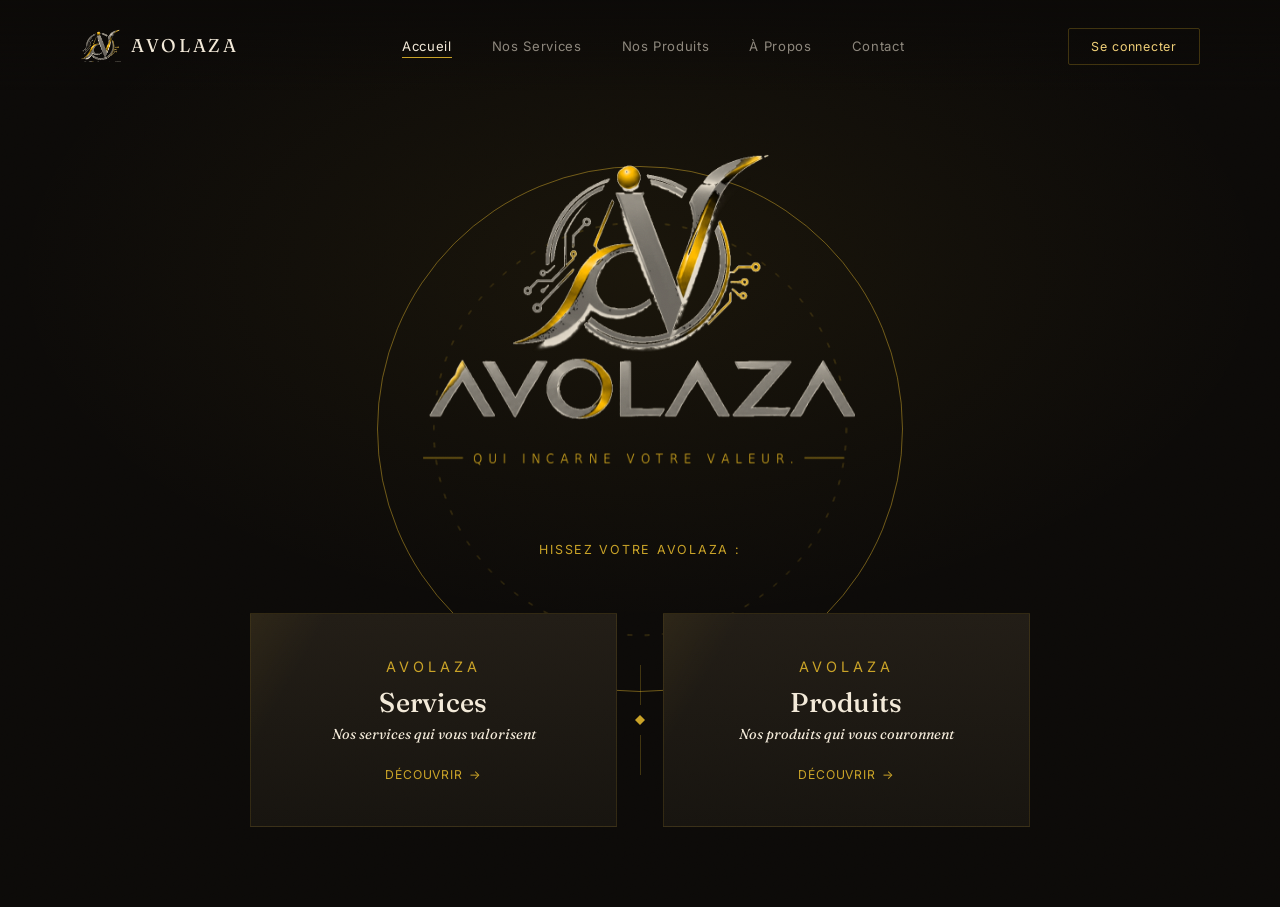
==== index.html @ 1d27ab46 "first commit" ====
<!DOCTYPE html>
<html lang="fr">
<head>
    <meta charset="UTF-8">
    <meta name="viewport" content="width=device-width, initial-scale=1.0">
    <title>AVOLAZA | Accueil</title>
    <link rel="stylesheet" href="style.css">
    <link rel="preconnect" href="https://fonts.googleapis.com">
    <link rel="preconnect" href="https://fonts.gstatic.com" crossorigin>
    <link href="https://fonts.googleapis.com/css2?family=Fraunces:ital,opsz,wght@0,9..144,300;0,9..144,400;0,9..144,600;1,9..144,400&family=Inter:wght@300;400;500;600&display=swap" rel="stylesheet">
</head>
<body>

    <div class="grain"></div>

    <nav class="navbar">
        <div class="nav-container">
            <a href="index.html" class="nav-logo">
                <img src="images/avolaza-emblem-light.png" alt="" class="logo-seal-img">
                AVOLAZA
            </a>
            <ul class="nav-menu">
                <li><a href="index.html" class="nav-link active">Accueil</a></li>
                <li><a href="pages/services.html" class="nav-link">Nos Services</a></li>
                <li><a href="pages/produits.html" class="nav-link">Nos Produits</a></li>
                <li><a href="pages/apropos.html" class="nav-link">À Propos</a></li>
                <li><a href="pages/contact.html" class="nav-link">Contact</a></li>
            </ul>
            <div class="nav-actions">
                <a href="#connexion" class="btn-signin">Se connecter</a>
            </div>
        </div>
    </nav>

    <main class="hero-avolaza">

        <div class="medallion" aria-hidden="true">
            <svg viewBox="0 0 480 480">
                <circle class="ring ring-outer" cx="240" cy="240" r="210" fill="none"/>
                <circle class="ring ring-inner" cx="240" cy="240" r="165" fill="none"/>
            </svg>
        </div>

        <div class="hero-center">
            <h1 class="sr-only">AVOLAZA — Qui incarne votre valeur.</h1>
            
            <img src="images/avolaza-logo-light.png" alt="AVOLAZA — Qui incarne votre valeur." class="hero-logo animate-in" style="--d:.15s">
            <p class="cta-text animate-in" style="--d:.5s">Hissez votre AVOLAZA :</p>
        </div>

        <div class="hero-sides">
            <a href="pages/services.html" class="side-card animate-in" style="--d:.65s">
                <p class="eyebrow">AVOLAZA</p>
                <h2 class="card-title">Services</h2>
                <span class="desc">Nos services qui vous valorisent</span>
                <span class="arrow">Découvrir <i>→</i></span>
            </a>

            <div class="divider animate-in" style="--d:.72s" aria-hidden="true">
                <span></span>
                <svg viewBox="0 0 20 20"><path d="M10 0 L20 10 L10 20 L0 10 Z"/></svg>
                <span></span>
            </div>

            <a href="pages/produits.html" class="side-card animate-in" style="--d:.8s">
                <p class="eyebrow">AVOLAZA</p>
                <h2 class="card-title">Produits</h2>
                <span class="desc">Nos produits qui vous couronnent</span>
                <span class="arrow">Découvrir <i>→</i></span>
            </a>
        </div>
    </main>

</body>
</html>
---- style.css ----
/* =========================================================
   AVOLAZA — token system
   Direction: sceau héraldique / joaillerie, pas de blobs IA
   ========================================================= */
:root {
    --noir: #0c0a08;
    --charcoal: #17140f;
    --charcoal-light: #221d16;
    --gold: #c9a227;
    --gold-bright: #f0d078;
    --cream: #f3ead9;
    --muted: rgba(243, 234, 217, 0.56);
    --line: rgba(201, 162, 39, 0.28);
    --line-soft: rgba(201, 162, 39, 0.14);

    --font-display: 'Fraunces', serif;
    --font-body: 'Inter', sans-serif;

    --ease: cubic-bezier(0.2, 0.8, 0.2, 1);
    --ease-bounce: cubic-bezier(0.34, 1.56, 0.64, 1);
}

* { margin: 0; padding: 0; box-sizing: border-box; }

body {
    background-color: var(--noir);
    color: var(--cream);
    font-family: var(--font-body);
    min-height: 100vh;
    overflow-x: hidden;
    position: relative;
}

/* subtle film-grain texture so the black doesn't feel flat/digital */
.grain {
    position: fixed;
    inset: 0;
    z-index: 5;
    pointer-events: none;
    opacity: 0.05;
    mix-blend-mode: overlay;
    background-image: url("data:image/svg+xml,%3Csvg xmlns='http://www.w3.org/2000/svg' width='120' height='120'%3E%3Cfilter id='n'%3E%3CfeTurbulence type='fractalNoise' baseFrequency='0.9' numOctaves='2' stitchTiles='stitch'/%3E%3C/filter%3E%3Crect width='100%25' height='100%25' filter='url(%23n)'/%3E%3C/svg%3E");
}

a { text-decoration: none; color: inherit; }

/* =========================================================
   NAVBAR
   ========================================================= */
.navbar {
    position: fixed;
    top: 0;
    left: 0;
    right: 0;
    z-index: 20;
    background: linear-gradient(to bottom, rgba(12,10,8,0.9), transparent);
    animation: fadeIn 0.8s var(--ease) both;
}

.nav-container {
    max-width: 1200px;
    margin: 0 auto;
    padding: 28px 40px;
    display: flex;
    align-items: center;
    justify-content: space-between;
}

.nav-logo {
    display: flex;
    align-items: center;
    gap: 10px;
    font-family: var(--font-display);
    font-size: 1.15rem;
    letter-spacing: 0.14em;
    color: var(--cream);
}

.logo-seal { width: 22px; height: 22px; color: var(--gold); }

.logo-seal-img {
    height: 34px;
    width: auto;
    display: block;
}

.sr-only {
    position: absolute;
    width: 1px;
    height: 1px;
    padding: 0;
    margin: -1px;
    overflow: hidden;
    clip: rect(0, 0, 0, 0);
    white-space: nowrap;
    border: 0;
}

.hero-logo {
    display: block;
    width: 100%;
    max-width: 460px;
    height: auto;
    margin: 0 auto;
}

.nav-menu {
    list-style: none;
    display: flex;
    gap: 40px;
}

.nav-link {
    position: relative;
    font-size: 0.82rem;
    letter-spacing: 0.05em;
    color: var(--muted);
    transition: color 0.3s var(--ease);
    padding-bottom: 4px;
}

.nav-link::after {
    content: '';
    position: absolute;
    left: 0;
    bottom: 0;
    width: 0;
    height: 1px;
    background: var(--gold);
    transition: width 0.35s var(--ease);
}

.nav-link:hover,
.nav-link.active { color: var(--cream); }
.nav-link:hover::after,
.nav-link.active::after { width: 100%; }

.btn-signin {
    font-size: 0.78rem;
    letter-spacing: 0.06em;
    padding: 10px 22px;
    border: 1px solid var(--line);
    border-radius: 2px;
    color: var(--gold-bright);
    transition: all 0.35s var(--ease);
}

.btn-signin:hover {
    border-color: var(--gold);
    background: rgba(201, 162, 39, 0.08);
    box-shadow: 0 0 24px rgba(201, 162, 39, 0.15);
}

/* =========================================================
   HERO
   ========================================================= */
.hero-avolaza {
    min-height: 100vh;
    display: flex;
    flex-direction: column;
    align-items: center;
    justify-content: center;
    position: relative;
    padding: 140px 24px 80px;
    text-align: center;
    background:
        radial-gradient(ellipse 900px 500px at 50% 30%, rgba(201,162,39,0.07), transparent 70%),
        var(--noir);
}

/* engraved medallion behind the wordmark — the signature element */
.medallion {
    position: absolute;
    top: 50%;
    left: 50%;
    width: min(600px, 90vw);
    height: min(600px, 90vw);
    transform: translate(-50%, -54%);
    z-index: 0;
    pointer-events: none;
}

.medallion svg { width: 100%; height: 100%; }

.ring {
    stroke: var(--gold);
    stroke-width: 0.75;
    opacity: 0.55;
}

.ring-outer {
    stroke-dasharray: 1319.5;
    stroke-dashoffset: 1319.5;
    animation: drawRing 1.8s var(--ease) 0.1s forwards;
}

.ring-inner {
    stroke-dasharray: 4 10;
    stroke-dashoffset: 1036.7;
    animation: drawRing 1.6s var(--ease) 0.4s forwards;
    opacity: 0;
    animation: fadeRing 1s var(--ease) 0.9s forwards;
}

@keyframes drawRing {
    to { stroke-dashoffset: 0; }
}
@keyframes fadeRing {
    to { opacity: 0.4; }
}

.hero-center { position: relative; z-index: 1; margin-bottom: 56px; }

.eyebrow {
    font-size: 0.90rem;
    letter-spacing: 0.28em;
    text-transform: uppercase;
    color: var(--gold);
    margin-bottom: 18px;
}

.wordmark {
    font-family: var(--font-display);
    font-weight: 600;
    font-size: clamp(3.2rem, 9vw, 6.4rem);
    letter-spacing: 0.06em;
    line-height: 1;
    background: linear-gradient(100deg, var(--cream) 30%, var(--gold-bright) 48%, var(--cream) 65%);
    background-size: 240% 100%;
    background-position: 100% 0;
    -webkit-background-clip: text;
    background-clip: text;
    color: transparent;
    animation: shimmerIn 1.4s var(--ease-bounce) forwards;
}

@keyframes shimmerIn {
    0% { background-position: 160% 0; }
    100% { background-position: 0% 0; }
}

.tagline {
    font-family: var(--font-display);
    font-style: italic;
    font-weight: 400;
    font-size: clamp(1.1rem, 2vw, 1.4rem);
    color: var(--muted);
    margin-top: 20px;
}

.cta-text {
    font-size: 0.78rem;
    letter-spacing: 0.14em;
    text-transform: uppercase;
    color: var(--gold);
    margin-top: 64px;
}

/* entrance choreography — shared by all .animate-in elements */
.animate-in {
    opacity: 0;
    transform: translateY(16px);
    animation: riseIn 0.9s var(--ease) forwards;
    animation-delay: var(--d, 0s);
}

@keyframes riseIn {
    to { opacity: 1; transform: translateY(0); }
}

/* =========================================================
   SIDE CARDS — engraved plaques
   ========================================================= */
.hero-sides {
    position: relative;
    z-index: 1;
    display: flex;
    align-items: stretch;
    gap: 0;
    max-width: 780px;
    width: 100%;
}

.side-card {
    flex: 1;
    display: flex;
    flex-direction: column;
    align-items: center;
    gap: 6px;
    padding: 44px 32px;
    background: linear-gradient(180deg, var(--charcoal-light), var(--charcoal));
    border: 1px solid var(--line-soft);
    position: relative;
    overflow: hidden;
    transition: border-color 0.4s var(--ease), transform 0.4s var(--ease), box-shadow 0.4s var(--ease);
}

.side-card::before {
    content: '';
    position: absolute;
    inset: 0;
    background: linear-gradient(120deg, transparent 30%, rgba(201,162,39,0.16) 50%, transparent 70%);
    background-size: 220% 100%;
    background-position: 130% 0;
    transition: background-position 0.7s var(--ease);
    pointer-events: none;
}

.side-card:hover {
    border-color: var(--line);
    transform: translateY(-4px);
    box-shadow: 0 20px 40px rgba(0,0,0,0.4);
}

.side-card:hover::before { background-position: -30% 0; }

.side-card .eyebrow { margin-bottom: 4px; }

.side-card .card-title {
    font-family: var(--font-display);
    font-weight: 500;
    font-size: 1.7rem;
    color: var(--cream);
    letter-spacing: 0.01em;
}

.side-card .desc {
    font-size: 0.9rem;
    color: var(--cream);
    font-style: italic;
    font-family: var(--font-display);
}

.side-card .arrow {
    margin-top: 18px;
    font-size: 0.76rem;
    letter-spacing: 0.08em;
    text-transform: uppercase;
    color: var(--gold);
    display: inline-flex;
    align-items: center;
    gap: 6px;
}

.side-card .arrow i {
    font-style: normal;
    transition: transform 0.35s var(--ease);
    display: inline-block;
}

.side-card:hover .arrow i { transform: translateX(5px); }

/* divider between the two plaques */
.divider {
    display: flex;
    flex-direction: column;
    align-items: center;
    justify-content: center;
    gap: 10px;
    padding: 0 18px;
}

.divider span {
    width: 1px;
    height: 40px;
    background: var(--line);
}

.divider svg {
    width: 10px;
    height: 10px;
    fill: var(--gold);
}

/* =========================================================
   RESPONSIVE
   ========================================================= */
@media (max-width: 780px) {
    .nav-menu { display: none; }
    .hero-sides { flex-direction: column; }
    .divider { flex-direction: row; padding: 10px 0; }
    .divider span { width: 40px; height: 1px; }
}

@keyframes fadeIn {
    from { opacity: 0; } to { opacity: 1; }
}

/* =========================================================
   ACCESSIBILITY
   ========================================================= */
.nav-link:focus-visible,
.btn-signin:focus-visible,
.side-card:focus-visible {
    outline: 2px solid var(--gold-bright);
    outline-offset: 3px;
}

@media (prefers-reduced-motion: reduce) {
    *, *::before, *::after {
        animation-duration: 0.01ms !important;
        animation-iteration-count: 1 !important;
        transition-duration: 0.01ms !important;
    }
    .wordmark { background-position: 0% 0; }
    .ring-outer, .ring-inner { stroke-dashoffset: 0; opacity: 0.4; }
}

/* =========================================================
   SERVICES PAGE — cabinet de sceaux
   ========================================================= */
.services-page {
    min-height: 100vh;
    padding: 160px 24px 100px;
    background:
        radial-gradient(ellipse 900px 500px at 50% 0%, rgba(201,162,39,0.06), transparent 70%),
        var(--noir);
}

.page-head {
    max-width: 640px;
    margin: 0 auto 72px;
    text-align: center;
}

.page-head .eyebrow { margin-bottom: 14px; }

.page-title {
    font-family: var(--font-display);
    font-weight: 600;
    font-size: clamp(2.2rem, 5vw, 3.2rem);
    color: var(--cream);
    letter-spacing: 0.02em;
}

.page-intro {
    font-family: var(--font-display);
    font-style: italic;
    font-size: 1.05rem;
    color: var(--muted);
    margin-top: 20px;
    line-height: 1.6;
}

.service-grid {
    max-width: 980px;
    margin: 0 auto;
    display: grid;
    grid-template-columns: 1fr 1fr;
    gap: 20px;
}

.service-plaque {
    background: linear-gradient(180deg, var(--charcoal-light), var(--charcoal));
    border: 1px solid var(--line-soft);
    border-radius: 2px;
    transition: border-color 0.4s var(--ease), transform 0.4s var(--ease), box-shadow 0.4s var(--ease);
}

.service-plaque:hover {
    border-color: var(--line);
    box-shadow: 0 16px 32px rgba(0,0,0,0.35);
}

.service-plaque[open] {
    border-color: var(--line);
    grid-column: 1 / -1;
}

.service-plaque summary {
    display: flex;
    align-items: center;
    gap: 20px;
    padding: 28px 30px;
    cursor: pointer;
    list-style: none;
}

.service-plaque summary::-webkit-details-marker { display: none; }
.service-plaque summary::marker { content: ''; }

.service-plaque summary:focus-visible {
    outline: 2px solid var(--gold-bright);
    outline-offset: 4px;
}

.service-seal {
    flex-shrink: 0;
    width: 44px;
    height: 44px;
    border: 1px solid var(--line);
    border-radius: 50%;
    display: flex;
    align-items: center;
    justify-content: center;
    font-family: var(--font-display);
    font-style: italic;
    font-weight: 500;
    font-size: 1.15rem;
    color: var(--gold-bright);
    transition: background 0.4s var(--ease), border-color 0.4s var(--ease);
}

.service-plaque[open] .service-seal {
    background: rgba(201, 162, 39, 0.1);
    border-color: var(--gold);
}

.service-heading { flex: 1; min-width: 0; }

.service-name {
    display: block;
    font-family: var(--font-display);
    font-weight: 500;
    font-size: 1.3rem;
    color: var(--cream);
}

.service-tag {
    display: block;
    font-size: 0.82rem;
    color: var(--muted);
    margin-top: 4px;
}

.service-toggle {
    flex-shrink: 0;
    width: 10px;
    height: 10px;
    background: var(--gold);
    transform: rotate(45deg);
    transition: transform 0.45s var(--ease), background 0.45s var(--ease);
}

.service-plaque[open] .service-toggle {
    transform: rotate(135deg);
    background: var(--gold-bright);
}

.service-body {
    padding: 4px 30px 34px 94px;
}

.service-plaque[open] .service-body {
    animation: riseIn 0.5s var(--ease) both;
}

.service-list {
    list-style: none;
    display: flex;
    flex-direction: column;
    gap: 14px;
    border-top: 1px solid var(--line-soft);
    padding-top: 20px;
}

.service-list li {
    display: flex;
    align-items: center;
    font-size: 0.95rem;
    color: var(--cream);
}

.service-list li::before {
    content: '';
    width: 6px;
    height: 6px;
    margin-right: 16px;
    background: var(--gold);
    transform: rotate(45deg);
    flex-shrink: 0;
}

@media (max-width: 780px) {
    .service-grid { grid-template-columns: 1fr; }
    .service-plaque[open] { grid-column: auto; }
    .service-plaque summary { padding: 22px 20px; gap: 14px; }
    .service-body { padding: 4px 20px 28px 20px; }
}

/* =========================================================
   PRODUCTS PAGE — vitrine
   ========================================================= */
.products-page {
    min-height: 100vh;
    padding: 160px 24px 100px;
    background:
        radial-gradient(ellipse 900px 500px at 50% 0%, rgba(201,162,39,0.06), transparent 70%),
        var(--noir);
}

.product-grid {
    max-width: 1040px;
    margin: 0 auto;
    display: grid;
    grid-template-columns: repeat(4, 1fr);
    gap: 18px;
}

.product-plaque {
    background: linear-gradient(180deg, var(--charcoal-light), var(--charcoal));
    border: 1px solid var(--line-soft);
    border-radius: 2px;
    padding: 20px 18px 22px;
    display: flex;
    flex-direction: column;
    align-items: center;
    text-align: center;
    transition: border-color 0.4s var(--ease), transform 0.4s var(--ease), box-shadow 0.4s var(--ease);
}

.product-plaque:hover {
    border-color: var(--line);
    transform: translateY(-4px);
    box-shadow: 0 20px 40px rgba(0,0,0,0.4);
}

.product-photo {
    position: relative;
    width: 100%;
    aspect-ratio: 3 / 4;
    border: 1px solid var(--line-soft);
    background: var(--charcoal);
    margin-bottom: 16px;
    overflow: hidden;
}

.product-photo::before,
.product-photo::after {
    content: '';
    position: absolute;
    width: 12px;
    height: 12px;
    border: 1px solid var(--gold);
    opacity: 0.6;
}
.product-photo::before { top: 6px; left: 6px; border-right: none; border-bottom: none; }
.product-photo::after { bottom: 6px; right: 6px; border-left: none; border-top: none; }

.product-photo img {
    width: 100%;
    height: 100%;
    object-fit: cover;
    display: block;
}

/* graceful placeholder shown until the real photo is dropped in via onerror */
.product-photo.photo-missing {
    display: flex;
    align-items: center;
    justify-content: center;
}

.product-photo.photo-missing::after {
    content: none;
}

.product-photo.photo-missing .photo-placeholder-label {
    display: block;
    font-size: 0.66rem;
    letter-spacing: 0.1em;
    text-transform: uppercase;
    color: var(--muted);
}

.product-photo .photo-placeholder-label { display: none; }

.product-name {
    font-family: var(--font-display);
    font-weight: 500;
    font-size: 1.05rem;
    color: var(--cream);
}

.product-desc {
    font-family: var(--font-display);
    font-style: italic;
    font-size: 0.8rem;
    color: var(--muted);
    margin-top: 6px;
    line-height: 1.45;
}

.btn-order {
    margin-top: 16px;
    font-size: 0.68rem;
    letter-spacing: 0.06em;
    text-transform: uppercase;
    padding: 10px 18px;
    border: 1px solid var(--gold);
    border-radius: 2px;
    color: var(--noir);
    background: var(--gold);
    transition: all 0.35s var(--ease);
}

.btn-order:hover {
    background: var(--gold-bright);
    border-color: var(--gold-bright);
    box-shadow: 0 0 24px rgba(201, 162, 39, 0.3);
}

.btn-order:focus-visible {
    outline: 2px solid var(--gold-bright);
    outline-offset: 3px;
}

@media (max-width: 900px) {
    .product-grid { grid-template-columns: 1fr 1fr; }
}

@media (max-width: 480px) {
    .product-grid { grid-template-columns: 1fr; max-width: 340px; }
}

/* =========================================================
   CONTACT PAGE
   ========================================================= */
.contact-page {
    min-height: 100vh;
    padding: 160px 24px 100px;
    background:
        radial-gradient(ellipse 900px 500px at 50% 0%, rgba(201,162,39,0.06), transparent 70%),
        var(--noir);
}

.contact-layout {
    max-width: 980px;
    margin: 0 auto;
    display: grid;
    grid-template-columns: 0.85fr 1.15fr;
    gap: 24px;
    align-items: stretch;
}

.contact-plaque {
    background: linear-gradient(180deg, var(--charcoal-light), var(--charcoal));
    border: 1px solid var(--line-soft);
    border-radius: 2px;
    padding: 40px 34px;
}

.contact-info h2,
.contact-form h2 {
    font-family: var(--font-display);
    font-weight: 500;
    font-size: 1.35rem;
    color: var(--cream);
    margin-bottom: 26px;
}

.contact-list {
    list-style: none;
    display: flex;
    flex-direction: column;
    gap: 22px;
}

.contact-list li {
    display: flex;
    flex-direction: column;
    gap: 4px;
}

.contact-label {
    font-size: 0.72rem;
    letter-spacing: 0.12em;
    text-transform: uppercase;
    color: var(--gold);
}

.contact-value {
    font-size: 0.95rem;
    color: var(--cream);
    line-height: 1.5;
}

.contact-value a { transition: color 0.3s var(--ease); }
.contact-value a:hover { color: var(--gold-bright); }

.contact-divider {
    border: none;
    border-top: 1px solid var(--line-soft);
    margin: 28px 0;
}

.contact-social {
    display: flex;
    gap: 16px;
}

.contact-social a {
    font-size: 0.78rem;
    letter-spacing: 0.05em;
    color: var(--muted);
    border-bottom: 1px solid transparent;
    transition: color 0.3s var(--ease), border-color 0.3s var(--ease);
}

.contact-social a:hover {
    color: var(--gold-bright);
    border-color: var(--gold);
}

.form-field {
    display: flex;
    flex-direction: column;
    gap: 8px;
    margin-bottom: 22px;
}

.form-field label {
    font-size: 0.72rem;
    letter-spacing: 0.12em;
    text-transform: uppercase;
    color: var(--gold);
}

.form-field input,
.form-field select,
.form-field textarea {
    font-family: var(--font-body);
    font-size: 0.95rem;
    color: var(--cream);
    background: var(--charcoal);
    border: 1px solid var(--line-soft);
    border-radius: 2px;
    padding: 13px 16px;
    transition: border-color 0.3s var(--ease), box-shadow 0.3s var(--ease);
}

.form-field textarea {
    resize: vertical;
    min-height: 120px;
}

.form-field input:focus,
.form-field select:focus,
.form-field textarea:focus {
    outline: none;
    border-color: var(--gold);
    box-shadow: 0 0 0 3px rgba(201, 162, 39, 0.12);
}

.form-field select {
    appearance: none;
    background-image: url("data:image/svg+xml,%3Csvg xmlns='http://www.w3.org/2000/svg' viewBox='0 0 20 20' fill='none'%3E%3Cpath d='M5 8l5 5 5-5' stroke='%23c9a227' stroke-width='1.4' stroke-linecap='round' stroke-linejoin='round'/%3E%3C/svg%3E");
    background-repeat: no-repeat;
    background-position: right 16px center;
    padding-right: 40px;
}

.form-row {
    display: grid;
    grid-template-columns: 1fr 1fr;
    gap: 20px;
}

.type-toggle {
    display: flex;
    gap: 10px;
}

.type-toggle-btn {
    flex: 1;
    font-family: var(--font-body);
    font-size: 0.85rem;
    color: var(--muted);
    background: var(--charcoal);
    border: 1px solid var(--line-soft);
    border-radius: 2px;
    padding: 12px 16px;
    cursor: pointer;
    transition: all 0.3s var(--ease);
}

.type-toggle-btn:hover {
    border-color: var(--line);
    color: var(--cream);
}

.type-toggle-btn.active {
    background: rgba(201, 162, 39, 0.12);
    border-color: var(--gold);
    color: var(--gold-bright);
}

.type-toggle-btn:focus-visible {
    outline: 2px solid var(--gold-bright);
    outline-offset: 2px;
}

.btn-submit {
    width: 100%;
    font-size: 0.78rem;
    letter-spacing: 0.08em;
    text-transform: uppercase;
    padding: 15px 30px;
    border: 1px solid var(--gold);
    border-radius: 2px;
    color: var(--noir);
    background: var(--gold);
    cursor: pointer;
    transition: all 0.35s var(--ease);
}

.btn-submit:hover {
    background: var(--gold-bright);
    border-color: var(--gold-bright);
    box-shadow: 0 0 24px rgba(201, 162, 39, 0.3);
}

.btn-submit:focus-visible {
    outline: 2px solid var(--gold-bright);
    outline-offset: 3px;
}

@media (max-width: 780px) {
    .contact-layout { grid-template-columns: 1fr; }
    .form-row { grid-template-columns: 1fr; }
}

/* =========================================================
   A PROPOS PAGE
   ========================================================= */
.apropos-page {
    min-height: 100vh;
    padding: 160px 24px 100px;
    background:
        radial-gradient(ellipse 900px 500px at 50% 0%, rgba(201,162,39,0.06), transparent 70%),
        var(--noir);
}

.story-plaque {
    max-width: 720px;
    margin: 0 auto 64px;
    background: linear-gradient(180deg, var(--charcoal-light), var(--charcoal));
    border: 1px solid var(--line-soft);
    border-radius: 2px;
    padding: 44px 46px;
    text-align: center;
}

.story-plaque p {
    font-family: var(--font-display);
    font-style: italic;
    font-size: 1.05rem;
    color: var(--muted);
    line-height: 1.7;
}

.story-plaque p + p { margin-top: 18px; }

.stats-row {
    max-width: 780px;
    margin: 0 auto 64px;
    display: grid;
    grid-template-columns: repeat(4, 1fr);
    gap: 18px;
    text-align: center;
}

.stat-figure {
    font-family: var(--font-display);
    font-weight: 600;
    font-size: 2rem;
    color: var(--gold-bright);
}

.stat-label {
    font-size: 0.72rem;
    letter-spacing: 0.1em;
    text-transform: uppercase;
    color: var(--muted);
    margin-top: 6px;
}

.values-grid {
    max-width: 980px;
    margin: 0 auto;
    display: grid;
    grid-template-columns: repeat(3, 1fr);
    gap: 20px;
}

.value-plaque {
    background: linear-gradient(180deg, var(--charcoal-light), var(--charcoal));
    border: 1px solid var(--line-soft);
    border-radius: 2px;
    padding: 30px 26px;
    text-align: center;
    transition: border-color 0.4s var(--ease), transform 0.4s var(--ease);
}

.value-plaque:hover {
    border-color: var(--line);
    transform: translateY(-4px);
}

.value-seal {
    width: 40px;
    height: 40px;
    margin: 0 auto 16px;
    border: 1px solid var(--line);
    border-radius: 50%;
    display: flex;
    align-items: center;
    justify-content: center;
}

.value-seal span {
    width: 8px;
    height: 8px;
    background: var(--gold);
    transform: rotate(45deg);
}

.value-title {
    font-family: var(--font-display);
    font-weight: 500;
    font-size: 1.1rem;
    color: var(--cream);
    margin-bottom: 8px;
}

.value-desc {
    font-size: 0.85rem;
    color: var(--muted);
    line-height: 1.55;
}

@media (max-width: 780px) {
    .stats-row { grid-template-columns: 1fr 1fr; }
    .values-grid { grid-template-columns: 1fr; }
    .story-plaque { padding: 32px 26px; }
}
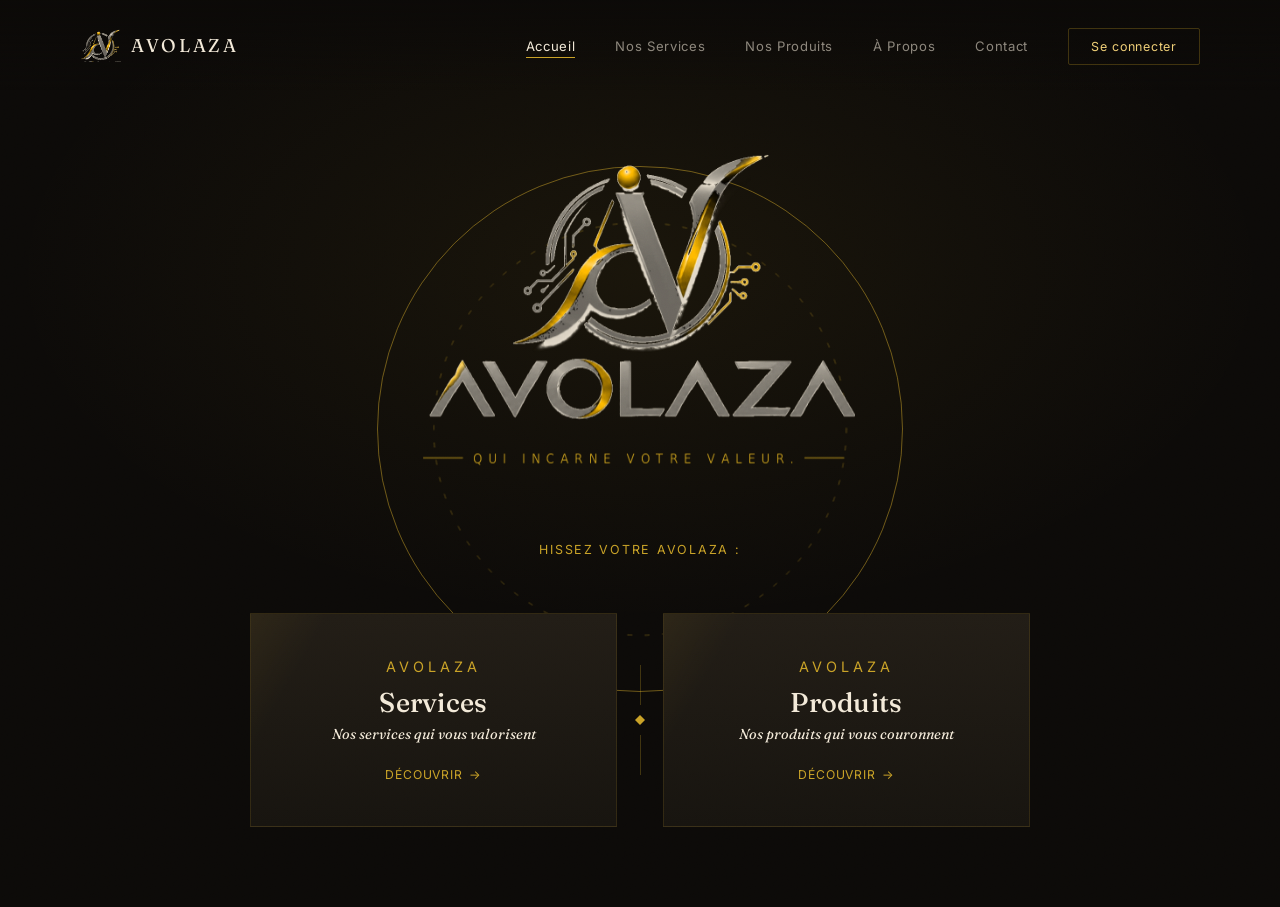
==== commit 53448f9d: "fix bug 405" ====
--- a/index.html
+++ b/index.html
@@ -19,18 +19,24 @@
                 <img src="images/avolaza-emblem-light.png" alt="" class="logo-seal-img">
                 AVOLAZA
             </a>
-            <ul class="nav-menu">
-                <li><a href="index.html" class="nav-link active">Accueil</a></li>
-                <li><a href="pages/services.html" class="nav-link">Nos Services</a></li>
-                <li><a href="pages/produits.html" class="nav-link">Nos Produits</a></li>
-                <li><a href="pages/apropos.html" class="nav-link">À Propos</a></li>
-                <li><a href="pages/contact.html" class="nav-link">Contact</a></li>
-            </ul>
-            <div class="nav-actions">
-                <a href="#connexion" class="btn-signin">Se connecter</a>
+            <button class="nav-toggle" aria-label="Ouvrir le menu" aria-expanded="false">
+                <span></span><span></span><span></span>
+            </button>
+            <div class="nav-menu-wrapper">
+                <ul class="nav-menu">
+                    <li><a href="index.html" class="nav-link active">Accueil</a></li>
+                    <li><a href="pages/services.html" class="nav-link">Nos Services</a></li>
+                    <li><a href="pages/produits.html" class="nav-link">Nos Produits</a></li>
+                    <li><a href="pages/apropos.html" class="nav-link">À Propos</a></li>
+                    <li><a href="pages/contact.html" class="nav-link">Contact</a></li>
+                </ul>
+                <div class="nav-actions">
+                    <a href="#connexion" class="btn-signin">Se connecter</a>
+                </div>
             </div>
         </div>
     </nav>
+    <div class="nav-overlay"></div>
 
     <main class="hero-avolaza">
 
@@ -71,5 +77,6 @@
         </div>
     </main>
 
+    <script src="js/nav.js"></script>
 </body>
 </html>
--- a/style.css
+++ b/style.css
@@ -66,6 +66,65 @@
     justify-content: space-between;
 }
 
+/* wraps the nav links + sign-in button so both can slide together on mobile */
+.nav-menu-wrapper {
+    display: flex;
+    align-items: center;
+    gap: 40px;
+}
+
+/* hamburger — hidden on desktop, shown only under the mobile breakpoint */
+.nav-toggle {
+    display: none;
+    flex-direction: column;
+    justify-content: center;
+    align-items: center;
+    gap: 5px;
+    width: 32px;
+    height: 32px;
+    padding: 0;
+    background: none;
+    border: none;
+    cursor: pointer;
+    z-index: 30;
+    position: relative;
+}
+
+.nav-toggle span {
+    display: block;
+    width: 100%;
+    height: 1px;
+    background: var(--cream);
+    transition: transform 0.35s var(--ease), opacity 0.25s var(--ease);
+}
+
+.nav-toggle.open span:nth-child(1) { transform: translateY(6px) rotate(45deg); }
+.nav-toggle.open span:nth-child(2) { opacity: 0; }
+.nav-toggle.open span:nth-child(3) { transform: translateY(-6px) rotate(-45deg); }
+
+.nav-toggle:focus-visible {
+    outline: 2px solid var(--gold-bright);
+    outline-offset: 4px;
+}
+
+/* dim backdrop shown behind the open mobile drawer */
+.nav-overlay {
+    position: fixed;
+    inset: 0;
+    background: rgba(0, 0, 0, 0.55);
+    opacity: 0;
+    pointer-events: none;
+    transition: opacity 0.4s var(--ease);
+    z-index: 22;
+}
+
+.nav-overlay.open {
+    opacity: 1;
+    pointer-events: auto;
+}
+
+body.nav-open { overflow: hidden; }
+
 .nav-logo {
     display: flex;
     align-items: center;
@@ -376,7 +435,52 @@
    RESPONSIVE
    ========================================================= */
 @media (max-width: 780px) {
-    .nav-menu { display: none; }
+    .nav-container { padding: 20px 20px; }
+
+    .nav-toggle { display: flex; }
+
+    .nav-menu-wrapper {
+        position: fixed;
+        top: 0;
+        right: -100%;
+        height: 100vh;
+        width: min(320px, 82vw);
+        background: linear-gradient(180deg, var(--charcoal-light), var(--charcoal));
+        border-left: 1px solid var(--line-soft);
+        flex-direction: column;
+        align-items: flex-start;
+        justify-content: flex-start;
+        gap: 0;
+        padding: 110px 36px 40px;
+        transition: right 0.45s var(--ease);
+        z-index: 25;
+        overflow-y: auto;
+    }
+
+    .nav-menu-wrapper.open {
+        right: 0;
+        box-shadow: -20px 0 60px rgba(0, 0, 0, 0.5);
+    }
+
+    .nav-menu {
+        flex-direction: column;
+        align-items: flex-start;
+        gap: 28px;
+        width: 100%;
+    }
+
+    .nav-link { font-size: 0.95rem; }
+
+    .nav-actions {
+        margin-top: 40px;
+        width: 100%;
+    }
+
+    .btn-signin {
+        display: block;
+        text-align: center;
+    }
+
     .hero-sides { flex-direction: column; }
     .divider { flex-direction: row; padding: 10px 0; }
     .divider span { width: 40px; height: 1px; }
